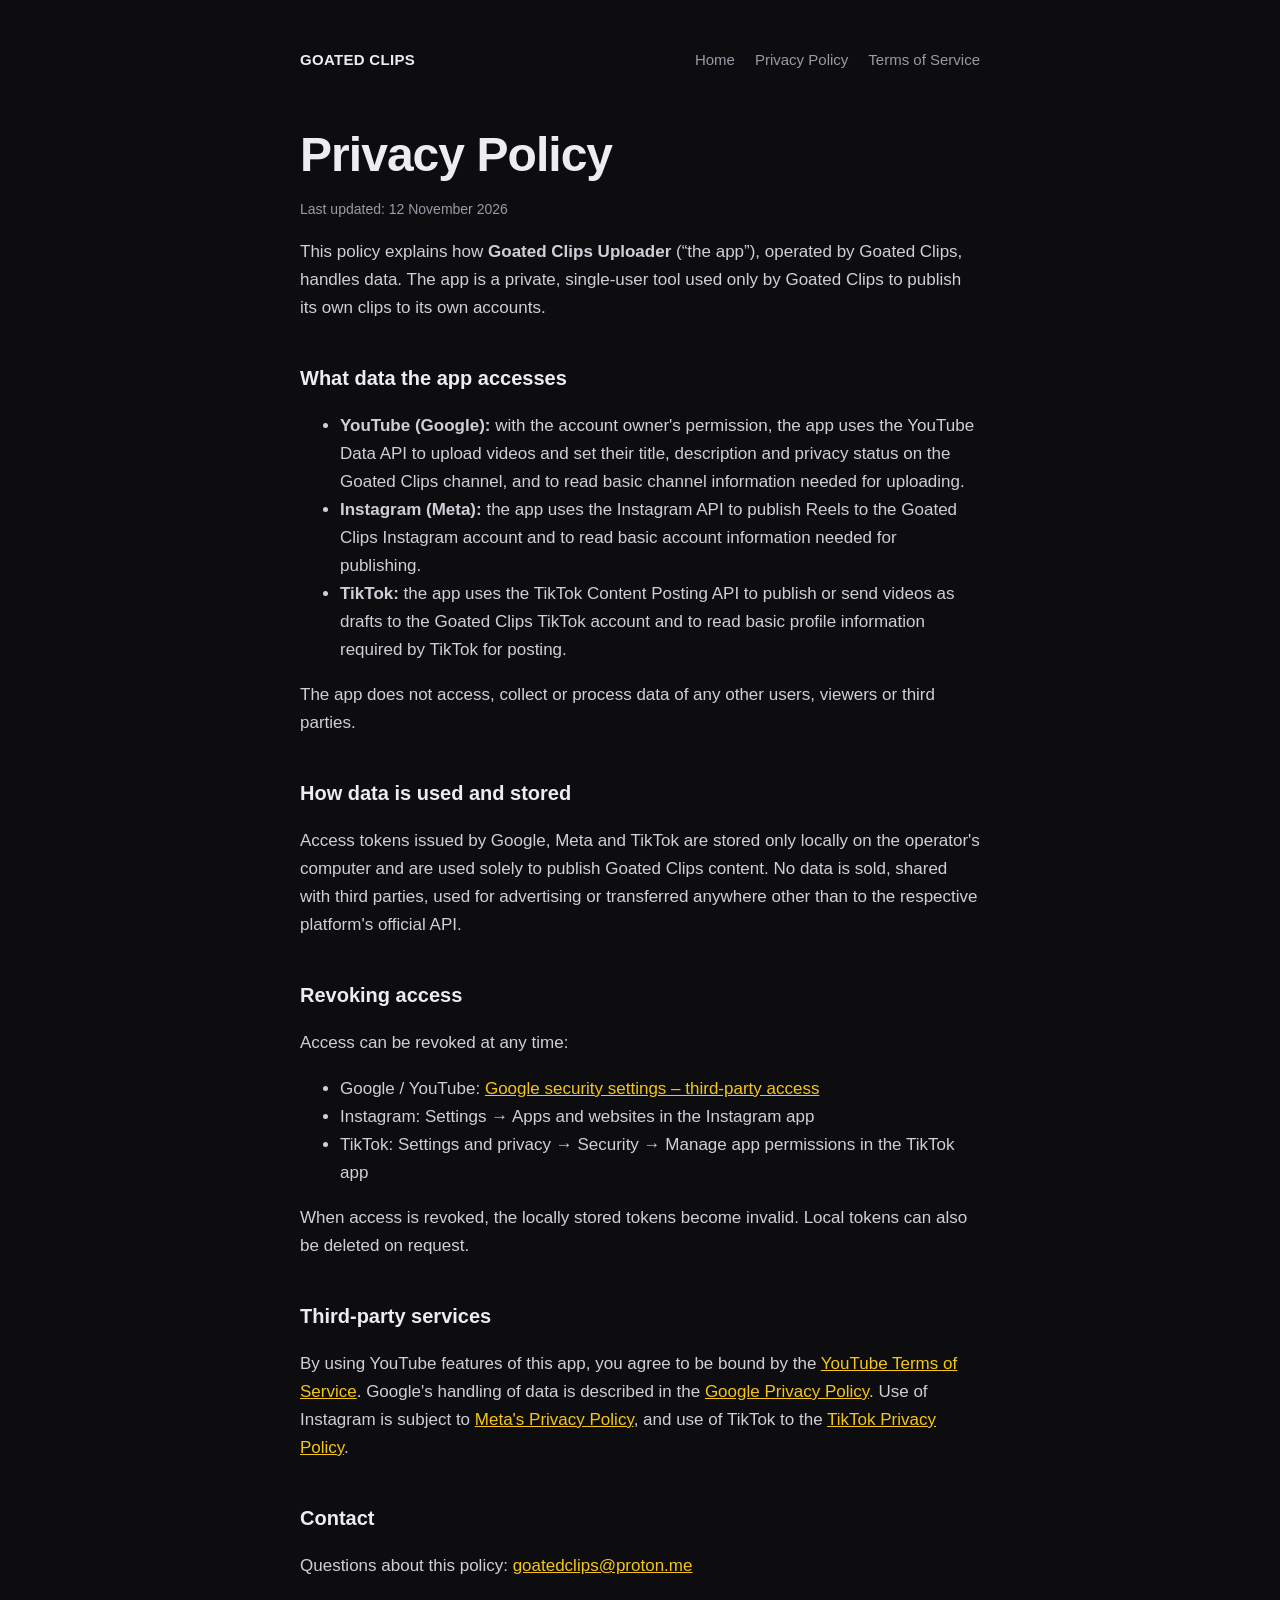
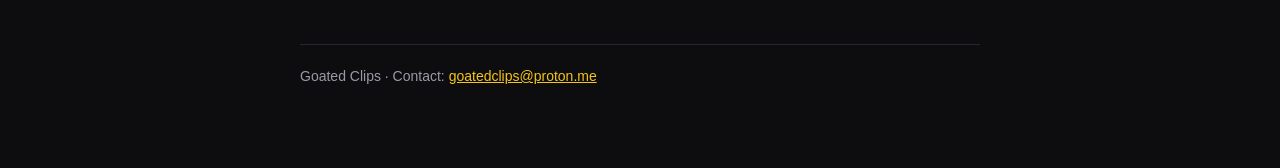
==== privacy.html @ 3a12a482 "Goated Clips website: home, privacy policy, terms Co-Authored-By: Claude Opus 5.5 <noreply@anthropic" ====
<!doctype html><html lang="en"><head><meta charset="utf-8"><meta name="viewport" content="width=device-width,initial-scale=1"><title>Privacy Policy – Goated Clips</title><link rel="stylesheet" href="style.css"></head><body><div class="wrap"><nav><a class="brand" href="index.html">GOATED CLIPS</a><a href="index.html">Home</a><a href="privacy.html">Privacy Policy</a><a href="terms.html">Terms of Service</a></nav>
<h1>Privacy Policy</h1>
<p class="meta">Last updated: 12 November 2026</p>
<p>This policy explains how <strong>Goated Clips Uploader</strong> (“the app”), operated by Goated Clips, handles data. The app is a private, single-user tool used only by Goated Clips to publish its own clips to its own accounts.</p>
<h2>What data the app accesses</h2>
<ul>
<li><strong>YouTube (Google):</strong> with the account owner's permission, the app uses the YouTube Data API to upload videos and set their title, description and privacy status on the Goated Clips channel, and to read basic channel information needed for uploading.</li>
<li><strong>Instagram (Meta):</strong> the app uses the Instagram API to publish Reels to the Goated Clips Instagram account and to read basic account information needed for publishing.</li>
<li><strong>TikTok:</strong> the app uses the TikTok Content Posting API to publish or send videos as drafts to the Goated Clips TikTok account and to read basic profile information required by TikTok for posting.</li>
</ul>
<p>The app does not access, collect or process data of any other users, viewers or third parties.</p>
<h2>How data is used and stored</h2>
<p>Access tokens issued by Google, Meta and TikTok are stored only locally on the operator's computer and are used solely to publish Goated Clips content. No data is sold, shared with third parties, used for advertising or transferred anywhere other than to the respective platform's official API.</p>
<h2>Revoking access</h2>
<p>Access can be revoked at any time:</p>
<ul>
<li>Google / YouTube: <a href="https://myaccount.google.com/permissions">Google security settings – third-party access</a></li>
<li>Instagram: Settings → Apps and websites in the Instagram app</li>
<li>TikTok: Settings and privacy → Security → Manage app permissions in the TikTok app</li>
</ul>
<p>When access is revoked, the locally stored tokens become invalid. Local tokens can also be deleted on request.</p>
<h2>Third-party services</h2>
<p>By using YouTube features of this app, you agree to be bound by the <a href="https://www.youtube.com/t/terms">YouTube Terms of Service</a>. Google's handling of data is described in the <a href="https://policies.google.com/privacy">Google Privacy Policy</a>. Use of Instagram is subject to <a href="https://privacycenter.instagram.com/policy">Meta's Privacy Policy</a>, and use of TikTok to the <a href="https://www.tiktok.com/legal/privacy-policy">TikTok Privacy Policy</a>.</p>
<h2>Contact</h2>
<p>Questions about this policy: <a href="mailto:goatedclips@proton.me">goatedclips@proton.me</a></p>
<footer>Goated Clips · Contact: <a href="mailto:goatedclips@proton.me">goatedclips@proton.me</a></footer></div></body></html>
---- style.css ----
:root{--bg:#0d0d0f;--fg:#ececf1;--muted:#9a9aa6;--accent:#f5c518;--line:#26262c}
*{box-sizing:border-box}
body{margin:0;background:var(--bg);color:var(--fg);font:17px/1.65 -apple-system,BlinkMacSystemFont,"Segoe UI",Roboto,Helvetica,Arial,sans-serif}
.wrap{max-width:720px;margin:0 auto;padding:48px 20px 80px}
nav{display:flex;gap:20px;flex-wrap:wrap;margin-bottom:56px;font-size:15px}
nav a{color:var(--muted);text-decoration:none}nav a:hover,nav a[aria-current]{color:var(--fg)}
.brand{font-weight:800;color:var(--fg)!important;margin-right:auto;letter-spacing:.02em}
h1{font-size:clamp(32px,6vw,48px);line-height:1.1;margin:0 0 16px;letter-spacing:-.02em}
h1 span{color:var(--accent)}
h2{font-size:20px;margin:40px 0 8px}
p,li{color:#cfcfd8}
a{color:var(--accent)}
.lead{font-size:20px;color:var(--fg)}
.meta{color:var(--muted);font-size:14px}
footer{margin-top:64px;padding-top:20px;border-top:1px solid var(--line);color:var(--muted);font-size:14px}
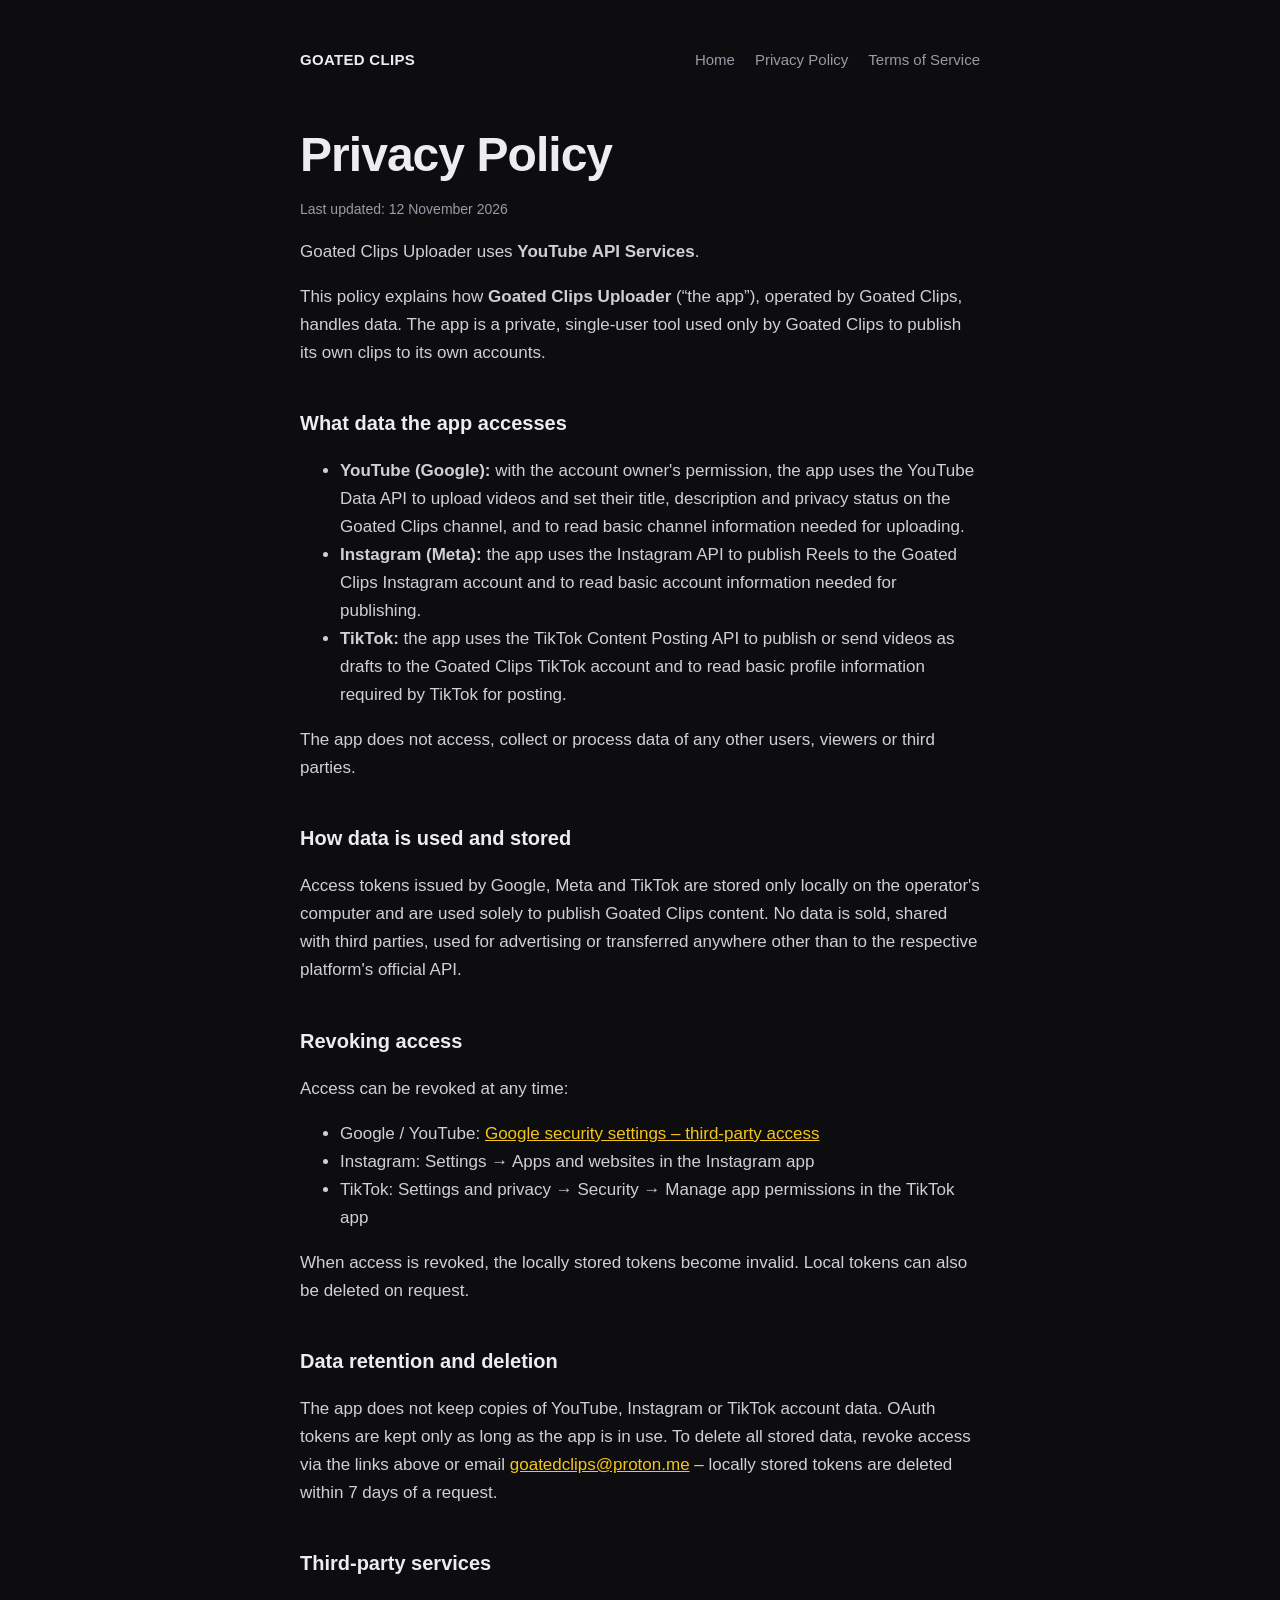
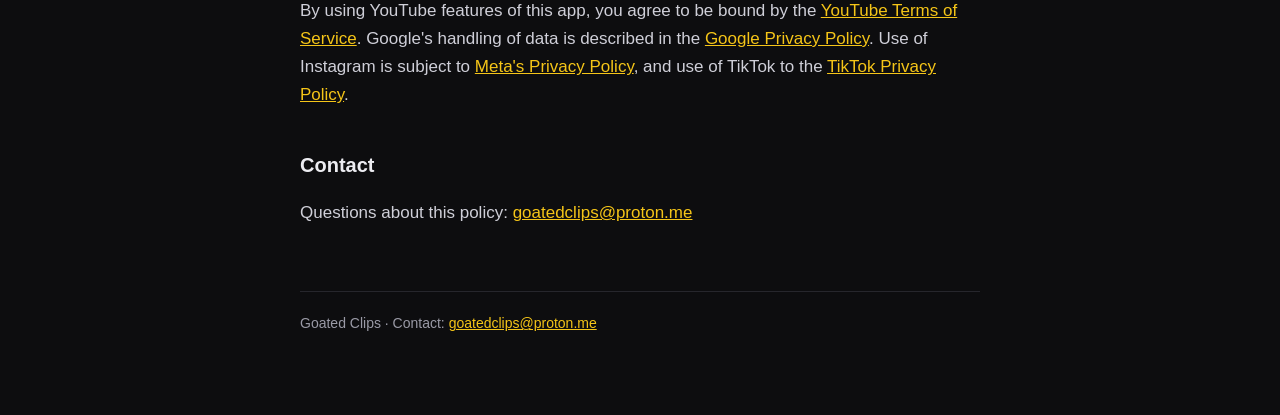
==== commit 9dd0b5a1: "Add YouTube API Services notice and data deletion section Co-Authored-By: Claude Opus 5.5 <noreply@a" ====
--- a/privacy.html
+++ b/privacy.html
@@ -1,6 +1,7 @@
 <!doctype html><html lang="en"><head><meta charset="utf-8"><meta name="viewport" content="width=device-width,initial-scale=1"><title>Privacy Policy – Goated Clips</title><link rel="stylesheet" href="style.css"></head><body><div class="wrap"><nav><a class="brand" href="index.html">GOATED CLIPS</a><a href="index.html">Home</a><a href="privacy.html">Privacy Policy</a><a href="terms.html">Terms of Service</a></nav>
 <h1>Privacy Policy</h1>
 <p class="meta">Last updated: 12 November 2026</p>
+<p>Goated Clips Uploader uses <strong>YouTube API Services</strong>.</p>
 <p>This policy explains how <strong>Goated Clips Uploader</strong> (“the app”), operated by Goated Clips, handles data. The app is a private, single-user tool used only by Goated Clips to publish its own clips to its own accounts.</p>
 <h2>What data the app accesses</h2>
 <ul>
@@ -19,6 +20,8 @@
 <li>TikTok: Settings and privacy → Security → Manage app permissions in the TikTok app</li>
 </ul>
 <p>When access is revoked, the locally stored tokens become invalid. Local tokens can also be deleted on request.</p>
+<h2>Data retention and deletion</h2>
+<p>The app does not keep copies of YouTube, Instagram or TikTok account data. OAuth tokens are kept only as long as the app is in use. To delete all stored data, revoke access via the links above or email <a href="mailto:goatedclips@proton.me">goatedclips@proton.me</a> – locally stored tokens are deleted within 7 days of a request.</p>
 <h2>Third-party services</h2>
 <p>By using YouTube features of this app, you agree to be bound by the <a href="https://www.youtube.com/t/terms">YouTube Terms of Service</a>. Google's handling of data is described in the <a href="https://policies.google.com/privacy">Google Privacy Policy</a>. Use of Instagram is subject to <a href="https://privacycenter.instagram.com/policy">Meta's Privacy Policy</a>, and use of TikTok to the <a href="https://www.tiktok.com/legal/privacy-policy">TikTok Privacy Policy</a>.</p>
 <h2>Contact</h2>
--- a/style.css
+++ b/style.css
@@ -13,3 +13,4 @@
 .lead{font-size:20px;color:var(--fg)}
 .meta{color:var(--muted);font-size:14px}
 footer{margin-top:64px;padding-top:20px;border-top:1px solid var(--line);color:var(--muted);font-size:14px}
+.yt{display:flex;gap:14px;align-items:flex-start;margin:28px 0;padding:18px;border:1px solid var(--line);border-radius:12px}.yt svg{flex:none;margin-top:4px}.yt p{margin:0}
